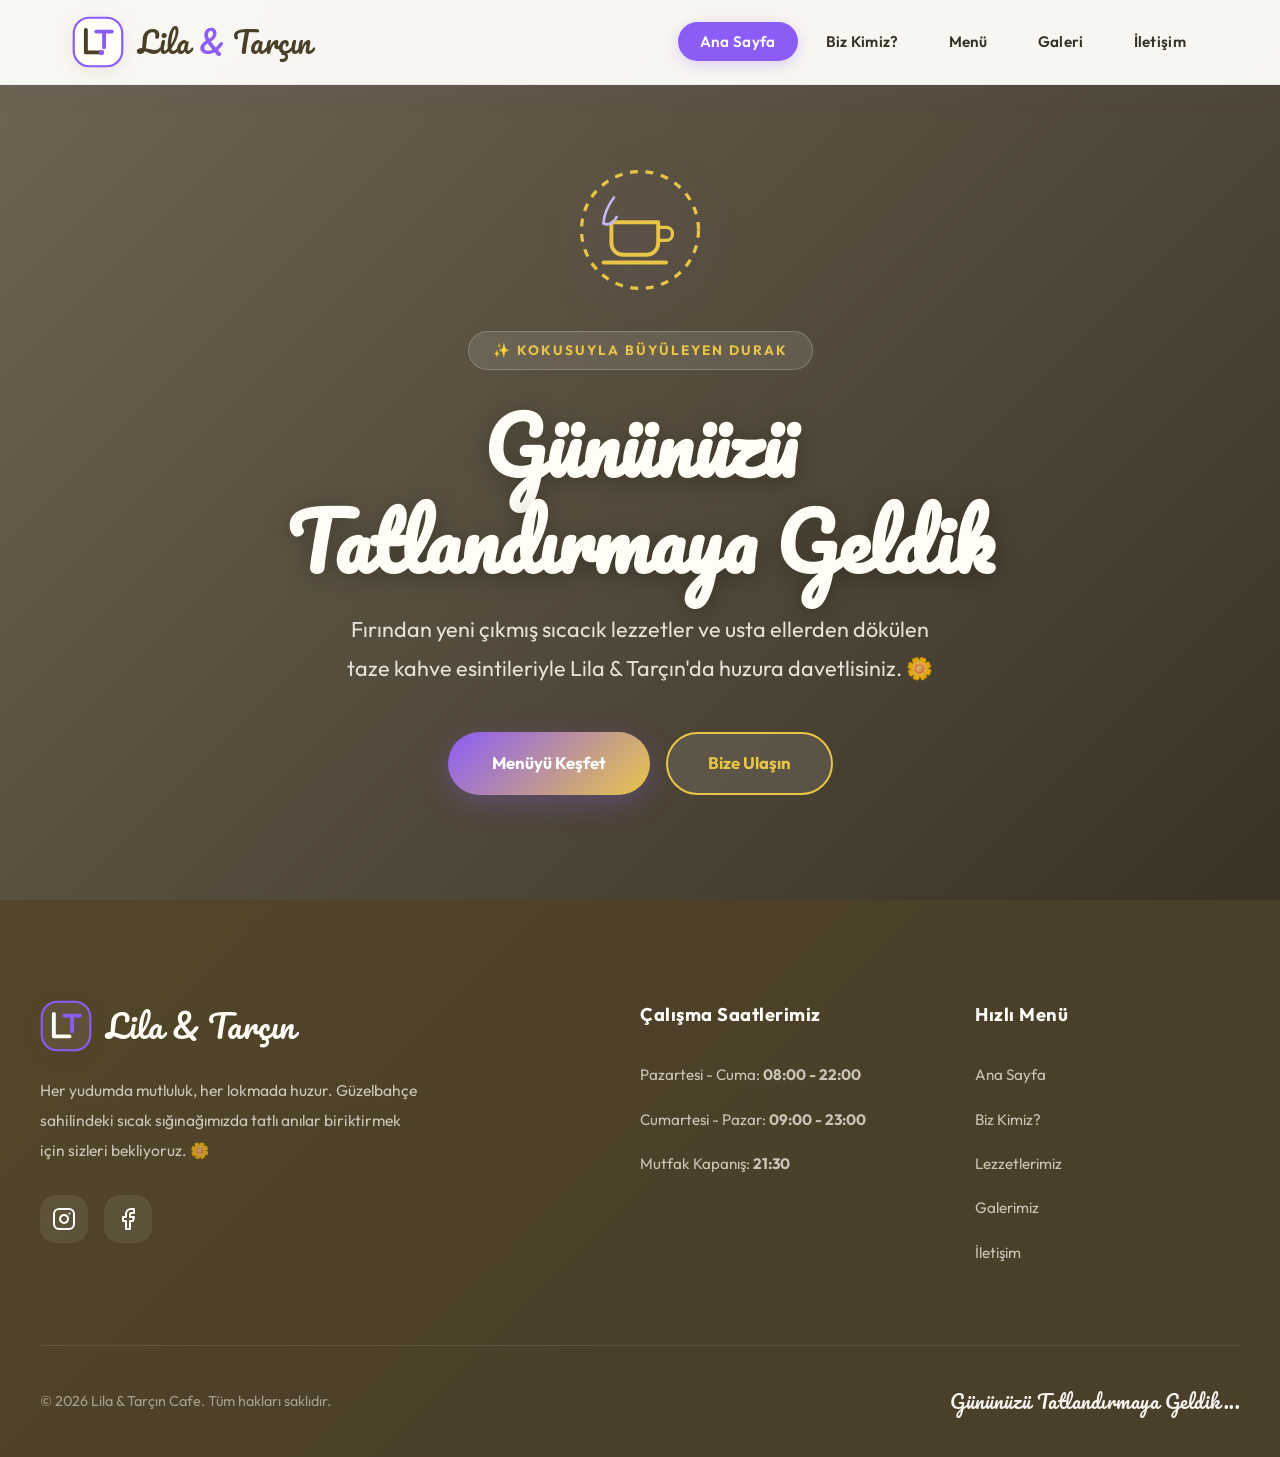
==== index.html @ ddc68004 "Add files via upload" ====
<!DOCTYPE html>
<html lang="tr">
<head>
    <meta charset="UTF-8">
    <meta name="viewport" content="width=device-width, initial-scale=1.0">
    <title>Lila & Tarçın — Ana Sayfa</title>
    
    <!-- Meta Açıklamaları & SEO -->
    <meta name="description" content="İzmir Güzelbahçe sahilinde lila ve tarçın kokularının harmanlandığı, taptaze el yapımı pastalar ve özel kavrulmuş kahvelerle bezeli sıcacık sığınağınız.">
    <meta name="keywords" content="Lila & Tarçın, Kafe, İzmir Kafe, Güzelbahçe Kahve, El Yapımı Pasta, Çilekli Tart, Lavantalı Latte">
    
    <!-- CSS Dosyası Bağlantısı -->
    <link rel="stylesheet" href="styles.css">
</head>
<body>

    <!-- Navigasyon Barı -->
    <nav class="navbar" id="navbar">
        <div class="nav-container">
            <a href="index.html" class="logo-wrapper">
                <!-- L & T Birleşik Logo (Premium SVG) -->
                <svg class="logo-lt" viewBox="0 0 60 60" fill="none" xmlns="http://www.w3.org/2000/svg">
                    <rect x="2" y="2" width="56" height="56" rx="18" fill="#FFFDF5" stroke="#8B5CF6" stroke-width="2.5"/>
                    <path d="M16 16V42H34" stroke="#4A3F28" stroke-width="4.5" stroke-linecap="round" stroke-linejoin="round"/>
                    <path d="M28 18H46M37 18V36" stroke="#8B5CF6" stroke-width="4.5" stroke-linecap="round" stroke-linejoin="round"/>
                    <circle cx="34" cy="42" r="3" fill="#8B5CF6"/>
                </svg>
                <span class="logo-text">Lila <span>&</span> Tarçın</span>
            </a>
            
            <!-- Mobil Hamburger için Checkbox Hack -->
            <input type="checkbox" id="nav-toggle" class="nav-toggle-checkbox">
            <label for="nav-toggle" class="hamburger" aria-label="Menüyü Aç">
                <span></span>
                <span></span>
                <span></span>
            </label>

            <ul class="nav-links">
                <li><a href="index.html" class="active">Ana Sayfa</a></li>
                <li><a href="hakkimizda.html">Biz Kimiz?</a></li>
                <li><a href="menu.html">Menü</a></li>
                <li><a href="galeri.html">Galeri</a></li>
                <li><a href="iletisim.html">İletişim</a></li>
            </ul>
        </div>
    </nav>

    <main>
        <!-- 🏠 Giriş Bölümü (Hero) -->
        <section class="hero">
            <!-- Unsplash'ten Kaliteli Arka Plan -->
            <div class="hero-image-bg" style="background-image: url('https://images.unsplash.com/photo-1554118811-1e0d58224f24?auto=format&fit=crop&w=1600&q=80');"></div>
            <div class="hero-overlay"></div>
            
            <div class="hero-content">
                <!-- Büyük Çizim Logosu (Steaming Coffee & Lavender Drawing) -->
                <div class="hero-logo-container" style="margin-bottom: 28px;">
                    <svg class="hero-logo-drawing" viewBox="0 0 100 100" fill="none" xmlns="http://www.w3.org/2000/svg" style="width: 130px; height: 130px; color: var(--accent-yellow); filter: drop-shadow(0 8px 24px rgba(139, 92, 246, 0.25)); margin: 0 auto;">
                        <circle cx="50" cy="50" r="45" stroke="currentColor" stroke-width="2.5" stroke-dasharray="6 6"/>
                        <!-- Kahve Fincanı Çizimi -->
                        <path class="draw-path" d="M28 44H64V60C64 65 60 69 55 69H37C32 69 28 65 28 60V44Z" stroke="currentColor" stroke-width="3" stroke-linejoin="round"/>
                        <path class="draw-path" d="M64 48H70C73 48 75 50 75 53C75 56 73 58 70 58H64" stroke="currentColor" stroke-width="2.5" stroke-linecap="round"/>
                        <path class="draw-path" d="M22 75H70" stroke="currentColor" stroke-width="3" stroke-linecap="round"/>
                        <!-- Lavanta Dalı Çizimi -->
                        <path class="draw-path" d="M22 45C22 35 30 25 30 25" stroke="#C4B5FD" stroke-width="2" stroke-linecap="round"/>
                        <path class="draw-path" d="M22 45C28 48 32 40 32 40" stroke="#C4B5FD" stroke-width="2" stroke-linecap="round"/>
                        <!-- Buharlar -->
                        <path class="steam-line steam-1" d="M38 36C38 30 42 30 42 24" stroke="currentColor" stroke-width="2.5" stroke-linecap="round"/>
                        <path class="steam-line steam-2" d="M46 36C46 30 50 30 50 24" stroke="currentColor" stroke-width="2.5" stroke-linecap="round"/>
                        <path class="steam-line steam-3" d="M54 36C54 30 58 30 58 24" stroke="currentColor" stroke-width="2.5" stroke-linecap="round"/>
                    </svg>
                </div>
                
                <div class="hero-badge">✨ KOKUSUYLA BÜYÜLEYEN DURAK</div>
                
                <h1 class="hero-title">Gününüzü<br>Tatlandırmaya Geldik</h1>
                <p class="hero-subtitle">
                    Fırından yeni çıkmış sıcacık lezzetler ve usta ellerden dökülen taze kahve esintileriyle Lila & Tarçın'da huzura davetlisiniz. 🌼
                </p>
                <div class="hero-buttons">
                    <a href="menu.html" class="btn-primary">Menüyü Keşfet</a>
                    <a href="iletisim.html" class="btn-secondary">Bize Ulaşın</a>
                </div>
            </div>
        </section>
    </main>

    <!-- 🦶 Sayfa Sonu (Footer) -->
    <footer class="footer">
        <div class="footer-container">
            <div class="footer-grid">
                <div class="footer-brand">
                    <a href="index.html" class="logo-wrapper">
                        <svg class="logo-lt" viewBox="0 0 60 60" fill="none" xmlns="http://www.w3.org/2000/svg">
                            <rect x="2" y="2" width="56" height="56" rx="18" fill="rgba(255,255,255,0.08)" stroke="#8B5CF6" stroke-width="2.5"/>
                            <path d="M16 16V42H34" stroke="#FFFDF5" stroke-width="4.5" stroke-linecap="round" stroke-linejoin="round"/>
                            <path d="M28 18H46M37 18V36" stroke="#8B5CF6" stroke-width="4.5" stroke-linecap="round" stroke-linejoin="round"/>
                        </svg>
                        <span class="logo-text" style="color: #FFFDF5;">Lila <span>&</span> Tarçın</span>
                    </a>
                    <p>Her yudumda mutluluk, her lokmada huzur. Güzelbahçe sahilindeki sıcak sığınağımızda tatlı anılar biriktirmek için sizleri bekliyoruz. 🌼</p>
                    <div class="footer-socials">
                        <a href="https://instagram.com" target="_blank" rel="noopener noreferrer" class="social-icon-btn" aria-label="Instagram">
                            <svg width="24" height="24" viewBox="0 0 24 24" fill="none" stroke="currentColor" stroke-width="2" stroke-linecap="round" stroke-linejoin="round">
                                <rect x="2" y="2" width="20" height="20" rx="5" ry="5"></rect>
                                <path d="M16 11.37A4 4 0 1 1 12.63 8 4 4 0 0 1 16 11.37z"></path>
                                <line x1="17.5" y1="6.5" x2="17.51" y2="6.5"></line>
                            </svg>
                        </a>
                        <a href="https://facebook.com" target="_blank" rel="noopener noreferrer" class="social-icon-btn" aria-label="Facebook">
                            <svg width="24" height="24" viewBox="0 0 24 24" fill="none" stroke="currentColor" stroke-width="2" stroke-linecap="round" stroke-linejoin="round">
                                <path d="M18 2h-3a5 5 0 0 0-5 5v3H7v4h3v8h4v-8h3l1-4h-4V7a1 1 0 0 1 1-1h3z"></path>
                            </svg>
                        </a>
                    </div>
                </div>

                <div class="footer-hours">
                    <h4 class="footer-section-title">Çalışma Saatlerimiz</h4>
                    <ul class="footer-list">
                        <li>Pazartesi - Cuma: <span>08:00 - 22:00</span></li>
                        <li>Cumartesi - Pazar: <span>09:00 - 23:00</span></li>
                        <li>Mutfak Kapanış: <span>21:30</span></li>
                    </ul>
                </div>

                <div class="footer-links">
                    <h4 class="footer-section-title">Hızlı Menü</h4>
                    <ul class="footer-list">
                        <li><a href="index.html">Ana Sayfa</a></li>
                        <li><a href="hakkimizda.html">Biz Kimiz?</a></li>
                        <li><a href="menu.html">Lezzetlerimiz</a></li>
                        <li><a href="galeri.html">Galerimiz</a></li>
                        <li><a href="iletisim.html">İletişim</a></li>
                    </ul>
                </div>
            </div>

            <div class="footer-bottom">
                <p>&copy; 2026 Lila & Tarçın Cafe. Tüm hakları saklıdır.</p>
                <span class="footer-signature">Gününüzü Tatlandırmaya Geldik...</span>
            </div>
        </div>
    </footer>

</body>
</html>
---- styles.css ----
/* ==========================================================================
   🎨 LİLA & TARÇIN - PREMIUM PURE CSS DESIGN SYSTEM
   ========================================================================== */

@import url('https://fonts.googleapis.com/css2?family=Outfit:wght@300;400;500;600;700;800&family=Pacifico&display=swap');

:root {
    /* Renk Paleti (Asil Lila & Sıcak Bal/Tarçın Sarısı) */
    --primary-warm: #4A3F28;       /* Derin Tarçın Kahvesi */
    --accent-lila: #8B5CF6;        /* Vurgu Rengi 1: Asil Lila */
    --accent-lila-hover: #A78BFA;  /* Parlak Lila */
    --accent-lila-light: #C4B5FD;  /* Yumuşak Lila */
    --accent-lila-bg: #F5F3FF;     /* Çok Yumuşak Lila Arka Planı */
    
    --accent-yellow: #E8C547;      /* Vurgu Rengi 2: Sıcak Bal/Tarçın Sarısı */
    --accent-yellow-hover: #F5D89A;/* Açık Altın/Sarı */
    --accent-yellow-bg: #FFFDF0;   /* Yumuşak Krem/Sarı Arka Planı */
    
    --bg-warm-light: #FFFDF9;      /* Krem & Vanilya Beyazı */
    --bg-card: #FFFFFF;
    --text-dark: #373024;          /* Koyu Gövde Metni */
    --text-muted: #7A6F5B;         /* İkincil Metin */
    
    /* Gölgeler & Cam Efektleri (Glassmorphism) */
    --shadow-soft: 0 10px 30px rgba(139, 92, 246, 0.04);
    --shadow-premium: 0 20px 50px rgba(139, 92, 246, 0.08);
    --glass-bg: rgba(255, 253, 249, 0.96);
    --glass-border: rgba(196, 181, 253, 0.25);
    --glass-blur: blur(20px);
    
    /* Geçişler */
    --transition-smooth: all 0.4s cubic-bezier(0.16, 1, 0.3, 1);
    --transition-fast: all 0.25s ease;
}

/* Genel Sıfırlama */
* {
    margin: 0;
    padding: 0;
    box-sizing: border-box;
}

html {
    scroll-behavior: smooth;
    overflow-x: hidden;
}

body {
    font-family: 'Outfit', sans-serif;
    background-color: var(--bg-warm-light);
    color: var(--text-dark);
    overflow-x: hidden;
    line-height: 1.6;
}

/* ==========================================================================
   🧭 NAVİGASYON (PURE CSS MOBILE MENU & LOGO)
   ========================================================================== */
.navbar {
    position: fixed;
    top: 0;
    left: 0;
    width: 100%;
    z-index: 1000;
    padding: 16px 0;
    background: var(--glass-bg);
    backdrop-filter: var(--glass-blur);
    -webkit-backdrop-filter: var(--glass-blur);
    border-bottom: 1px solid var(--glass-border);
    box-shadow: var(--shadow-soft);
}

.nav-container {
    max-width: 1200px;
    margin: 0 auto;
    padding: 0 32px;
    display: flex;
    justify-content: space-between;
    align-items: center;
}

.logo-wrapper {
    display: flex;
    align-items: center;
    gap: 14px;
    text-decoration: none;
}

.logo-lt {
    width: 52px;
    height: 52px;
    transition: var(--transition-smooth);
    filter: drop-shadow(0 4px 8px rgba(107, 91, 59, 0.1));
}

.logo-wrapper:hover .logo-lt {
    transform: scale(1.08) rotate(-8deg);
}

.logo-text {
    font-family: 'Pacifico', cursive;
    font-size: 1.8rem;
    color: var(--primary-warm);
    letter-spacing: 0.5px;
}

.logo-text span {
    color: var(--accent-lila);
}

/* Hamburger Menü (CSS Checkbox Hack) */
.nav-toggle-checkbox {
    display: none;
}

.hamburger {
    display: none;
    flex-direction: column;
    cursor: pointer;
    gap: 6px;
    padding: 10px;
    border-radius: 12px;
    transition: var(--transition-fast);
    z-index: 1100;
}

.hamburger:hover {
    background: rgba(139, 92, 246, 0.1);
}

.hamburger span {
    width: 26px;
    height: 3px;
    background: var(--primary-warm);
    border-radius: 3px;
    transition: var(--transition-smooth);
}

.nav-links {
    display: flex;
    list-style: none;
    gap: 6px;
}

.nav-links a {
    text-decoration: none;
    color: var(--text-dark);
    font-weight: 600;
    font-size: 0.95rem;
    padding: 10px 22px;
    border-radius: 50px;
    transition: var(--transition-smooth);
    letter-spacing: 0.3px;
}

.nav-links a:hover,
.nav-links a.active {
    background: var(--accent-lila);
    color: #FFFFFF;
    transform: translateY(-2px);
    box-shadow: 0 4px 15px rgba(139, 92, 246, 0.25);
}

/* ==========================================================================
   🏠 HERO (GİRİŞ) BÖLÜMÜ
   ========================================================================== */
.hero {
    position: relative;
    height: 100vh;
    min-height: 750px;
    display: flex;
    align-items: center;
    justify-content: center;
    overflow: hidden;
    color: #fff;
}

.hero-image-bg {
    position: absolute;
    inset: 0;
    background-size: cover;
    background-position: center;
    z-index: 1;
    transform: scale(1.02);
}

.hero-overlay {
    position: absolute;
    inset: 0;
    background: linear-gradient(135deg, rgba(74, 63, 40, 0.8) 0%, rgba(41, 33, 19, 0.92) 100%);
    z-index: 2;
}

.hero-content {
    position: relative;
    z-index: 3;
    text-align: center;
    max-width: 800px;
    padding: 0 24px;
    margin-top: 60px;
}

.hero-badge {
    display: inline-flex;
    align-items: center;
    background: rgba(255, 255, 255, 0.1);
    border: 1px solid rgba(255, 255, 255, 0.2);
    backdrop-filter: var(--glass-blur);
    padding: 8px 24px;
    border-radius: 100px;
    font-size: 0.85rem;
    font-weight: 700;
    color: var(--accent-yellow);
    letter-spacing: 2px;
    text-transform: uppercase;
    margin-bottom: 28px;
}

.hero-title {
    font-family: 'Pacifico', cursive;
    font-size: clamp(2.8rem, 6vw, 4.8rem);
    color: #FFFDF5;
    line-height: 1.25;
    margin-bottom: 20px;
    text-shadow: 0 4px 24px rgba(0, 0, 0, 0.25);
}

.hero-subtitle {
    font-size: clamp(1.05rem, 2.5vw, 1.35rem);
    color: rgba(255, 253, 245, 0.85);
    font-weight: 400;
    max-width: 620px;
    margin: 0 auto 44px;
    line-height: 1.8;
}

.hero-buttons {
    display: flex;
    justify-content: center;
    gap: 16px;
    flex-wrap: wrap;
}

.btn-primary {
    display: inline-flex;
    align-items: center;
    gap: 10px;
    background: linear-gradient(135deg, var(--accent-lila), var(--accent-yellow));
    color: #FFFFFF;
    padding: 18px 44px;
    border-radius: 50px;
    text-decoration: none;
    font-weight: 700;
    font-size: 1.05rem;
    transition: var(--transition-smooth);
    box-shadow: 0 8px 30px rgba(139, 92, 246, 0.3);
    border: none;
}

.btn-primary:hover {
    transform: translateY(-4px) scale(1.02);
    box-shadow: 0 12px 40px rgba(139, 92, 246, 0.45);
}

.btn-secondary {
    display: inline-flex;
    align-items: center;
    gap: 10px;
    background: rgba(255, 255, 255, 0.1);
    border: 2px solid var(--accent-yellow);
    color: var(--accent-yellow);
    padding: 16px 40px;
    border-radius: 50px;
    text-decoration: none;
    font-weight: 700;
    font-size: 1.05rem;
    transition: var(--transition-smooth);
    backdrop-filter: var(--glass-blur);
}

.btn-secondary:hover {
    background: var(--accent-yellow);
    color: var(--primary-warm);
    transform: translateY(-4px);
    box-shadow: var(--shadow-premium);
}

/* ==========================================================================
   ☕ HAKKIMIZDA & İÇERİK SAYFALARI
   ========================================================================== */
.page-header {
    padding: 160px 32px 80px;
    background: linear-gradient(135deg, #FFFDF5, #FFF9E6);
    text-align: center;
    border-bottom: 1px solid rgba(107, 91, 59, 0.08);
}

.about {
    padding: 80px 32px 120px;
    max-width: 1200px;
    margin: 0 auto;
}

.about-grid {
    display: grid;
    grid-template-columns: 1fr 1fr;
    gap: 70px;
    align-items: center;
}

.about-visual {
    position: relative;
    border-radius: 40px;
    overflow: hidden;
    height: 480px;
    box-shadow: var(--shadow-premium);
}

.about-visual img {
    width: 100%;
    height: 100%;
    object-fit: cover;
    transition: var(--transition-smooth);
}

.about-visual:hover img {
    transform: scale(1.05);
}

.about-text h3 {
    font-size: 1.9rem;
    color: var(--primary-warm);
    margin-bottom: 24px;
    font-weight: 700;
    line-height: 1.4;
}

.about-text p {
    color: var(--text-muted);
    line-height: 1.9;
    font-size: 1.05rem;
    margin-bottom: 20px;
}

.about-stats {
    display: flex;
    gap: 24px;
    margin-top: 40px;
}

.stat-card {
    text-align: center;
    padding: 24px;
    background: var(--bg-card);
    border-radius: 24px;
    flex: 1;
    box-shadow: var(--shadow-soft);
    border: 1px solid rgba(107, 91, 59, 0.05);
}

.stat-number {
    font-family: 'Pacifico', cursive;
    font-size: 2.2rem;
    color: var(--accent-lila);
    display: block;
    margin-bottom: 6px;
}

.stat-label {
    font-size: 0.9rem;
    color: var(--text-dark);
    font-weight: 700;
}

/* ==========================================================================
   🍰 MENÜ BOARD SAYFASI (YAZI ODAKLI YENİ PREMIUM TASARIM)
   ========================================================================== */
.menu-section {
    padding: 80px 24px 120px;
    max-width: 1200px;
    margin: 0 auto;
}

/* 2 Kolonlu Menu Board Düzeni */
.menu-board-wrapper {
    display: grid;
    grid-template-columns: 1fr 1fr;
    gap: 50px;
    align-items: start;
    margin-top: 40px;
}

.menu-board-column {
    background: #FFFDF9;
    border: 3px double rgba(139, 92, 246, 0.15);
    border-radius: 40px;
    padding: 44px 36px;
    box-shadow: var(--shadow-soft);
    position: relative;
}

.menu-board-column::before {
    content: '';
    position: absolute;
    inset: 6px;
    border: 1px solid rgba(232, 197, 71, 0.3);
    border-radius: 34px;
    pointer-events: none;
}

.menu-board-title {
    font-family: 'Pacifico', cursive;
    font-size: 2rem;
    color: var(--primary-warm);
    text-align: center;
    margin-bottom: 40px;
    position: relative;
    display: flex;
    align-items: center;
    justify-content: center;
    gap: 12px;
}

.menu-board-title span {
    color: var(--accent-lila);
}

.menu-board-title::after {
    content: '';
    position: absolute;
    bottom: -12px;
    left: 50%;
    transform: translateX(-50%);
    width: 80px;
    height: 3px;
    background: linear-gradient(90deg, var(--accent-lila), var(--accent-yellow));
    border-radius: 2px;
}

/* Menü Satır Elemanı */
.menu-item-row {
    display: flex;
    align-items: flex-start;
    gap: 20px;
    padding: 22px 0;
    border-bottom: 1px dashed rgba(74, 63, 40, 0.08);
    transition: var(--transition-smooth);
    position: relative;
}

.menu-item-row:last-child {
    border-bottom: none;
}

.menu-item-row:hover {
    transform: translateX(6px);
}

/* SVG Çizim Kutusu */
.menu-item-svg-box {
    width: 64px;
    height: 64px;
    background: var(--accent-lila-bg);
    border: 2px solid rgba(139, 92, 246, 0.12);
    border-radius: 18px;
    display: flex;
    align-items: center;
    justify-content: center;
    flex-shrink: 0;
    position: relative;
    color: var(--accent-lila);
    transition: var(--transition-smooth);
    box-shadow: var(--shadow-soft);
}

.menu-item-row:hover .menu-item-svg-box {
    background: var(--accent-yellow-bg);
    border-color: var(--accent-yellow);
    color: var(--accent-yellow);
    transform: rotate(-6deg) scale(1.08);
    box-shadow: 0 6px 15px rgba(232, 197, 71, 0.2);
}

.menu-icon-svg {
    width: 44px;
    height: 44px;
    transition: var(--transition-smooth);
}

/* Tipografik Metin ve Dotted Leader */
.menu-item-content {
    flex-grow: 1;
    display: flex;
    flex-direction: column;
}

.menu-item-header {
    display: flex;
    align-items: baseline;
    justify-content: space-between;
    width: 100%;
    margin-bottom: 6px;
}

.menu-item-title {
    font-size: 1.15rem;
    font-weight: 700;
    color: var(--primary-warm);
    transition: var(--transition-fast);
}

.menu-item-row:hover .menu-item-title {
    color: var(--accent-lila);
}

.menu-dotted-leader {
    flex-grow: 1;
    border-bottom: 2px dotted rgba(74, 63, 40, 0.15);
    margin: 0 12px;
    position: relative;
    top: -4px;
    transition: var(--transition-smooth);
}

.menu-item-row:hover .menu-dotted-leader {
    border-color: var(--accent-lila-light);
}

.menu-item-price {
    font-family: 'Outfit', sans-serif;
    font-weight: 800;
    font-size: 1.15rem;
    color: var(--primary-warm);
    transition: var(--transition-smooth);
}

.menu-item-row:hover .menu-item-price {
    color: var(--accent-yellow);
    transform: scale(1.08);
    text-shadow: 0 2px 10px rgba(232, 197, 71, 0.15);
}

.menu-item-desc {
    color: var(--text-muted);
    font-size: 0.9rem;
    line-height: 1.6;
}

.menu-card-tag {
    position: absolute;
    top: -4px;
    left: 80px;
    background: linear-gradient(135deg, var(--accent-yellow), #f1c40f);
    color: var(--primary-warm);
    padding: 2px 10px;
    border-radius: 50px;
    font-size: 0.65rem;
    font-weight: 800;
    z-index: 3;
    letter-spacing: 0.5px;
    box-shadow: 0 3px 6px rgba(232, 197, 71, 0.2);
    text-transform: uppercase;
}
}

/* ==========================================================================
   📸 GALERİ BÖLÜMÜ & SAF CSS LIGHTBOX MODAL
   ========================================================================== */
.gallery-section {
    padding: 60px 24px 100px;
    max-width: 1200px;
    margin: 0 auto;
}

.gallery-grid {
    display: grid;
    grid-template-columns: repeat(4, 1fr);
    gap: 16px;
}

.gallery-card {
    border-radius: 24px;
    overflow: hidden;
    position: relative;
    cursor: pointer;
    box-shadow: var(--shadow-soft);
    height: 210px;
    display: block;
    text-decoration: none;
    border: 2px solid transparent;
    transition: var(--transition-smooth);
}

.gallery-card:hover {
    border-color: var(--accent-lila);
    transform: translateY(-4px);
}

.gallery-card img {
    width: 100%;
    height: 100%;
    object-fit: cover;
    transition: var(--transition-smooth);
}

.gallery-card:hover img {
    transform: scale(1.05);
}

.gallery-overlay {
    position: absolute;
    inset: 0;
    background: linear-gradient(180deg, transparent 40%, rgba(74, 63, 40, 0.85) 100%);
    opacity: 0;
    transition: var(--transition-smooth);
    display: flex;
    align-items: flex-end;
    padding: 20px;
    z-index: 3;
}

.gallery-card:hover .gallery-overlay {
    opacity: 1;
}

.gallery-overlay-text {
    color: #fff;
    font-weight: 700;
    font-size: 0.95rem;
    transform: translateY(10px);
    transition: var(--transition-smooth);
}

.gallery-card:hover .gallery-overlay-text {
    transform: translateY(0);
}

/* 🖼️ PURE CSS LIGHTBOX MODAL (USING :TARGET) */
.lightbox-modal {
    position: fixed;
    inset: 0;
    background: rgba(41, 33, 19, 0.96);
    backdrop-filter: blur(12px);
    -webkit-backdrop-filter: blur(12px);
    z-index: 3000;
    display: none;
    align-items: center;
    justify-content: center;
    padding: 20px;
}

/* Hedeflendiğinde Görünür Yap */
.lightbox-modal:target {
    display: flex;
    animation: fadeInModal 0.4s cubic-bezier(0.16, 1, 0.3, 1);
}

@keyframes fadeInModal {
    from { opacity: 0; }
    to { opacity: 1; }
}

.lightbox-close {
    position: absolute;
    top: 24px;
    right: 24px;
    background: rgba(255, 255, 255, 0.08);
    color: #fff;
    font-size: 1.8rem;
    text-decoration: none;
    width: 52px;
    height: 52px;
    border-radius: 50%;
    display: flex;
    align-items: center;
    justify-content: center;
    transition: var(--transition-fast);
}

.lightbox-close:hover {
    background: rgba(255, 255, 255, 0.2);
    transform: scale(1.05);
}

.lightbox-content {
    background: var(--bg-card);
    padding: 20px;
    border-radius: 32px;
    max-width: 600px;
    width: 100%;
    box-shadow: var(--shadow-premium);
    text-align: center;
    transform: scale(0.9);
    transition: var(--transition-smooth);
    border: 3px double rgba(139, 92, 246, 0.15);
    position: relative;
}

.lightbox-content::before {
    content: '';
    position: absolute;
    inset: 4px;
    border: 1px solid rgba(232, 197, 71, 0.25);
    border-radius: 26px;
    pointer-events: none;
}

.lightbox-modal:target .lightbox-content {
    transform: scale(1);
}

.lightbox-content img {
    width: 100%;
    max-height: 60vh;
    object-fit: cover;
    border-radius: 18px;
    margin-bottom: 14px;
    border: 1px solid rgba(74, 63, 40, 0.08);
}

.lightbox-caption {
    font-size: 1.15rem;
    color: var(--primary-warm);
    font-weight: 700;
}

/* ==========================================================================
   📞 İLETİŞİM SAYFASI & FORMU
   ========================================================================== */
.contact-section {
    padding: 80px 32px 120px;
    max-width: 1200px;
    margin: 0 auto;
}

.contact-grid {
    display: grid;
    grid-template-columns: 1fr 1.2fr;
    gap: 60px;
    align-items: start;
}

.contact-info {
    padding: 44px;
    background: var(--bg-card);
    border-radius: 36px;
    box-shadow: var(--shadow-soft);
    border: 1px solid rgba(107, 91, 59, 0.05);
}

.contact-info-title {
    font-size: 1.7rem;
    color: var(--primary-warm);
    font-weight: 700;
    margin-bottom: 30px;
}

.contact-item {
    display: flex;
    align-items: flex-start;
    gap: 20px;
    margin-bottom: 30px;
}

.contact-item:last-child {
    margin-bottom: 0;
}

.contact-icon-box {
    width: 52px;
    height: 52px;
    background: linear-gradient(135deg, var(--accent-gold), var(--accent-gold-hover));
    border-radius: 16px;
    display: flex;
    align-items: center;
    justify-content: center;
    flex-shrink: 0;
    box-shadow: 0 4px 15px rgba(232, 197, 71, 0.2);
}

.contact-icon-box svg {
    width: 24px;
    height: 24px;
    color: var(--primary-warm);
}

.contact-item-details h4 {
    font-size: 1.05rem;
    color: var(--primary-warm);
    margin-bottom: 6px;
    font-weight: 700;
}

.contact-item-details p {
    color: var(--text-muted);
    font-size: 0.95rem;
    line-height: 1.6;
}

/* İletişim Formu */
.contact-form-box {
    padding: 44px;
    background: var(--bg-card);
    border-radius: 36px;
    box-shadow: var(--shadow-soft);
    border: 1px solid rgba(107, 91, 59, 0.05);
}

.contact-form-title {
    font-size: 1.7rem;
    color: var(--primary-warm);
    font-weight: 700;
    margin-bottom: 30px;
}

.form-group {
    margin-bottom: 24px;
}

.form-group label {
    display: block;
    font-weight: 600;
    font-size: 0.9rem;
    color: var(--text-dark);
    margin-bottom: 10px;
}

.form-input,
.form-textarea {
    width: 100%;
    padding: 16px 24px;
    border: 2px solid rgba(232, 197, 71, 0.25);
    border-radius: 18px;
    font-family: 'Outfit', sans-serif;
    font-size: 0.98rem;
    color: var(--text-dark);
    background: #FFFDF8;
    transition: var(--transition-smooth);
    outline: none;
}

.form-input:focus,
.form-textarea:focus {
    border-color: var(--accent-gold);
    box-shadow: 0 0 0 5px rgba(232, 197, 71, 0.15);
    background: #ffffff;
}

.form-textarea {
    resize: vertical;
    min-height: 130px;
}

.form-submit-btn {
    width: 100%;
    padding: 18px;
    background: linear-gradient(135deg, var(--primary-warm), #524429);
    color: #fff;
    border: none;
    border-radius: 18px;
    font-family: 'Outfit', sans-serif;
    font-size: 1.05rem;
    font-weight: 700;
    cursor: pointer;
    transition: var(--transition-smooth);
    box-shadow: 0 6px 20px rgba(107, 91, 59, 0.2);
    display: flex;
    align-items: center;
    justify-content: center;
    gap: 8px;
}

.form-submit-btn:hover {
    transform: translateY(-3px);
    box-shadow: 0 10px 25px rgba(107, 91, 59, 0.35);
    background: linear-gradient(135deg, var(--accent-gold), #F39C12);
    color: var(--primary-warm);
}

/* ==========================================================================
   🦶 FOOTER
   ========================================================================== */
.footer {
    background: var(--primary-warm);
    color: var(--bg-warm-light);
    padding: 100px 32px 40px;
    position: relative;
    overflow: hidden;
}

.footer::before {
    content: '';
    position: absolute;
    inset: 0;
    background: linear-gradient(135deg, rgba(232, 197, 71, 0.05), transparent 60%);
    pointer-events: none;
}

.footer-container {
    max-width: 1200px;
    margin: 0 auto;
    position: relative;
    z-index: 2;
}

.footer-grid {
    display: grid;
    grid-template-columns: 2fr 1fr 1fr;
    gap: 70px;
    margin-bottom: 70px;
}

.footer-brand .logo-wrapper {
    margin-bottom: 24px;
}

.footer-brand .logo-text {
    color: var(--bg-warm-light);
    font-size: 2rem;
}

.footer-brand .logo-text span {
    color: var(--accent-gold);
}

.footer-brand p {
    color: rgba(255, 253, 245, 0.7);
    line-height: 1.9;
    font-size: 0.98rem;
    max-width: 380px;
}

.footer-socials {
    display: flex;
    gap: 16px;
    margin-top: 30px;
}

.social-icon-btn {
    width: 48px;
    height: 48px;
    border-radius: 16px;
    background: rgba(255, 255, 255, 0.08);
    display: flex;
    align-items: center;
    justify-content: center;
    color: var(--bg-warm-light);
    transition: var(--transition-smooth);
    text-decoration: none;
}

.social-icon-btn:hover {
    background: var(--accent-gold);
    color: var(--primary-warm);
    transform: translateY(-5px) rotate(8deg);
    box-shadow: 0 6px 20px rgba(232, 197, 71, 0.3);
}

.footer-section-title {
    font-size: 1.15rem;
    margin-bottom: 24px;
    font-weight: 700;
    color: var(--bg-warm-light);
    letter-spacing: 0.5px;
}

.footer-list {
    list-style: none;
}

.footer-list li {
    padding: 10px 0;
    color: rgba(255, 253, 245, 0.7);
    font-size: 0.95rem;
    line-height: 1.6;
}

.footer-list li span {
    color: var(--accent-gold);
    font-weight: 700;
}

.footer-list a {
    color: rgba(255, 253, 245, 0.7);
    text-decoration: none;
    transition: var(--transition-fast);
}

.footer-list a:hover {
    color: var(--accent-gold);
    padding-left: 6px;
}

.footer-bottom {
    border-top: 1px solid rgba(255, 255, 255, 0.1);
    padding-top: 40px;
    display: flex;
    justify-content: space-between;
    align-items: center;
    flex-wrap: wrap;
    gap: 20px;
}

.footer-bottom p {
    color: rgba(255, 253, 245, 0.5);
    font-size: 0.9rem;
}

.footer-signature {
    font-family: 'Pacifico', cursive;
    color: var(--accent-gold);
    font-size: 1.2rem;
    opacity: 0.95;
    letter-spacing: 0.5px;
}

/* ==========================================================================
   📱 RESPONSİVE TASARIM (MOBİL UYUMLULUK)
   ========================================================================== */

@media (max-width: 1024px) {
    .about-grid {
        grid-template-columns: 1fr;
        gap: 50px;
    }
    
    .about-visual {
        height: 380px;
    }

    .gallery-grid {
        grid-template-columns: repeat(2, 1fr);
    }
}

@media (max-width: 850px) {
    .hamburger {
        display: flex;
    }

    /* CSS Checkbox Hack ile Mobil Drawer Kontrolü */
    .nav-links {
        position: fixed;
        top: 0;
        right: -100%;
        width: 300px;
        height: 100vh;
        background: var(--bg-card);
        flex-direction: column;
        padding: 120px 40px 40px;
        gap: 12px;
        transition: var(--transition-smooth);
        box-shadow: -10px 0 40px rgba(0, 0, 0, 0.08);
        z-index: 1000;
    }

    .nav-toggle-checkbox:checked ~ .nav-links {
        right: 0;
    }

    /* Hamburger Aktif İkon Değişimi */
    .nav-toggle-checkbox:checked ~ .hamburger span:nth-child(1) {
        transform: rotate(45deg) translate(6px, 6px);
    }

    .nav-toggle-checkbox:checked ~ .hamburger span:nth-child(2) {
        opacity: 0;
        transform: translateX(10px);
    }

    .nav-toggle-checkbox:checked ~ .hamburger span:nth-child(3) {
        transform: rotate(-45deg) translate(6px, -6px);
    }

    .nav-links a {
        font-size: 1.15rem;
        padding: 16px 30px;
        display: block;
        text-align: center;
    }

    .contact-grid {
        grid-template-columns: 1fr;
        gap: 40px;
    }
    
    .footer-grid {
        grid-template-columns: 1fr;
        gap: 50px;
    }
}

@media (max-width: 600px) {
    .nav-container {
        padding: 0 20px;
    }

    .hero-buttons {
        flex-direction: column;
        align-items: stretch;
    }
    
    .btn-primary, .btn-secondary {
        justify-content: center;
    }

    .about-stats {
        flex-direction: column;
        gap: 16px;
    }

    .gallery-grid {
        grid-template-columns: 1fr;
    }

    .gallery-card {
        height: 240px;
    }

    .contact-info, .contact-form-box {
        padding: 28px;
    }

    .footer-bottom {
        flex-direction: column;
        text-align: center;
    }
}

/* ==========================================================================
   🌀 PURE CSS ENTRY LOAD ANIMATIONS (Sıfır JS İle Sayfa Yüklenme Efektleri)
   ========================================================================== */

/* Keyframe Tanımları */
@keyframes fadeInUp {
    from {
        opacity: 0;
        transform: translateY(40px);
    }
    to {
        opacity: 1;
        transform: translateY(0);
    }
}

@keyframes fadeInDown {
    from {
        opacity: 0;
        transform: translateY(-30px);
    }
    to {
        opacity: 1;
        transform: translateY(0);
    }
}

@keyframes scaleIn {
    from {
        opacity: 0;
        transform: scale(0.96);
    }
    to {
        opacity: 1;
        transform: scale(1);
    }
}

@keyframes fadeInLeft {
    from {
        opacity: 0;
        transform: translateX(-40px);
    }
    to {
        opacity: 1;
        transform: translateX(0);
    }
}

@keyframes fadeInRight {
    from {
        opacity: 0;
        transform: translateX(40px);
    }
    to {
        opacity: 1;
        transform: translateX(0);
    }
}

/* Animasyonların Uygulanması */
.navbar {
    animation: fadeInDown 0.8s cubic-bezier(0.16, 1, 0.3, 1) forwards;
}

.hero-content {
    animation: fadeInUp 1.2s cubic-bezier(0.16, 1, 0.3, 1) forwards;
}

.page-header {
    animation: scaleIn 0.9s cubic-bezier(0.16, 1, 0.3, 1) forwards;
}

.about-visual {
    opacity: 0;
    animation: fadeInLeft 1s cubic-bezier(0.16, 1, 0.3, 1) 0.15s forwards;
}

.about-text {
    opacity: 0;
    animation: fadeInRight 1s cubic-bezier(0.16, 1, 0.3, 1) 0.3s forwards;
}

.menu-item-row, 
.gallery-card, 
.contact-info, 
.contact-form-box {
    opacity: 0;
    animation: fadeInUp 0.9s cubic-bezier(0.16, 1, 0.3, 1) forwards;
}

/* Menü Kartları için Kademeli Geçiş Gecikmeleri (Ripple Cascade Effect) */
.menu-board-column:nth-child(1) .menu-item-row:nth-child(1) { animation-delay: 0.05s; }
.menu-board-column:nth-child(1) .menu-item-row:nth-child(2) { animation-delay: 0.10s; }
.menu-board-column:nth-child(1) .menu-item-row:nth-child(3) { animation-delay: 0.15s; }
.menu-board-column:nth-child(1) .menu-item-row:nth-child(4) { animation-delay: 0.20s; }
.menu-board-column:nth-child(1) .menu-item-row:nth-child(5) { animation-delay: 0.25s; }
.menu-board-column:nth-child(1) .menu-item-row:nth-child(6) { animation-delay: 0.30s; }
.menu-board-column:nth-child(1) .menu-item-row:nth-child(7) { animation-delay: 0.35s; }
.menu-board-column:nth-child(1) .menu-item-row:nth-child(8) { animation-delay: 0.40s; }
.menu-board-column:nth-child(1) .menu-item-row:nth-child(9) { animation-delay: 0.45s; }
.menu-board-column:nth-child(1) .menu-item-row:nth-child(10) { animation-delay: 0.50s; }

.menu-board-column:nth-child(2) .menu-item-row:nth-child(1) { animation-delay: 0.05s; }
.menu-board-column:nth-child(2) .menu-item-row:nth-child(2) { animation-delay: 0.10s; }
.menu-board-column:nth-child(2) .menu-item-row:nth-child(3) { animation-delay: 0.15s; }
.menu-board-column:nth-child(2) .menu-item-row:nth-child(4) { animation-delay: 0.20s; }
.menu-board-column:nth-child(2) .menu-item-row:nth-child(5) { animation-delay: 0.25s; }
.menu-board-column:nth-child(2) .menu-item-row:nth-child(6) { animation-delay: 0.30s; }
.menu-board-column:nth-child(2) .menu-item-row:nth-child(7) { animation-delay: 0.35s; }
.menu-board-column:nth-child(2) .menu-item-row:nth-child(8) { animation-delay: 0.40s; }
.menu-board-column:nth-child(2) .menu-item-row:nth-child(9) { animation-delay: 0.45s; }
.menu-board-column:nth-child(2) .menu-item-row:nth-child(10) { animation-delay: 0.50s; }

.gallery-grid > .gallery-card:nth-child(1) { animation-delay: 0.05s; }
.gallery-grid > .gallery-card:nth-child(2) { animation-delay: 0.10s; }
.gallery-grid > .gallery-card:nth-child(3) { animation-delay: 0.15s; }
.gallery-grid > .gallery-card:nth-child(4) { animation-delay: 0.20s; }
.gallery-grid > .gallery-card:nth-child(5) { animation-delay: 0.25s; }
.gallery-grid > .gallery-card:nth-child(6) { animation-delay: 0.30s; }

/* ==========================================================================
   🖋️ ANIMATED HAND-DRAWN SVGS (Menü İçin Fotosuz Çizim Efektleri)
   ========================================================================== */

/* Çizim Animasyonu (Stroke Dasharray) */
.draw-path {
    stroke-dasharray: 250;
    stroke-dashoffset: 250;
    animation: drawLine 2.2s cubic-bezier(0.4, 0, 0.2, 1) forwards;
}

@keyframes drawLine {
    to {
        stroke-dashoffset: 0;
    }
}

/* Sıcak Buhar Yükselme Animasyonu */
.steam-line {
    opacity: 0;
    stroke-dasharray: 20;
    stroke-dashoffset: 20;
}

.menu-item-row:hover .steam-1 { animation: steamFlow 2.2s ease infinite 0.2s; }
.menu-item-row:hover .steam-2 { animation: steamFlow 2.2s ease infinite 0.6s; }
.menu-item-row:hover .steam-3 { animation: steamFlow 2.2s ease infinite 0.4s; }

@keyframes steamFlow {
    0% {
        opacity: 0;
        stroke-dashoffset: 20;
        transform: translateY(3px) scaleX(0.95);
    }
    50% {
        opacity: 0.8;
    }
    100% {
        opacity: 0;
        stroke-dashoffset: 0;
        transform: translateY(-10px) scaleX(1.1);
    }
}

/* Soğuk Baloncuk/Buz Animasyonu */
.bubble {
    opacity: 0;
    transform-origin: center;
}

.menu-item-row:hover .bubble-1 { animation: bubbleFloat 2.4s ease-in-out infinite 0.2s; }
.menu-item-row:hover .bubble-2 { animation: bubbleFloat 1.9s ease-in-out infinite 0.6s; }
.menu-item-row:hover .bubble-3 { animation: bubbleFloat 2.2s ease-in-out infinite 0.4s; }

@keyframes bubbleFloat {
    0% {
        opacity: 0;
        transform: translateY(6px) scale(0.7);
    }
    50% {
        opacity: 0.8;
        transform: translateY(-8px) scale(1.15);
    }
    100% {
        opacity: 0;
        transform: translateY(-20px) scale(0.5);
    }
}

/* Tatlı Sparkle Parlama Efekti */
.sparkle {
    opacity: 0;
    transform-origin: center;
}

.menu-item-row:hover .sparkle {
    animation: sparklePulse 1.2s ease infinite alternate;
}

@keyframes sparklePulse {
    0% { opacity: 0; transform: scale(0.7) rotate(0deg); }
    100% { opacity: 1; transform: scale(1.25) rotate(15deg); }
}

/* Custom Micro-illustration Animations */
.drip-chocolate {
    transform-origin: top;
    transition: var(--transition-smooth);
}

.menu-item-row:hover .drip-chocolate {
    animation: dripEffect 1.5s ease-in-out infinite alternate;
}

@keyframes dripEffect {
    0% { transform: scaleY(1); }
    100% { transform: scaleY(1.3); }
}

.rotate-lemon {
    transform-origin: center;
    transition: var(--transition-smooth);
}

.menu-item-row:hover .rotate-lemon {
    animation: lemonSpin 6s linear infinite;
}

@keyframes lemonSpin {
    100% { transform: rotate(360deg); }
}

.wobble-croissant {
    transform-origin: center;
    transition: var(--transition-smooth);
}

.menu-item-row:hover .wobble-croissant {
    animation: croissantWobble 0.8s ease-in-out infinite;
}

@keyframes croissantWobble {
    0%, 100% { transform: rotate(0deg); }
    50% { transform: rotate(-5deg); }
}
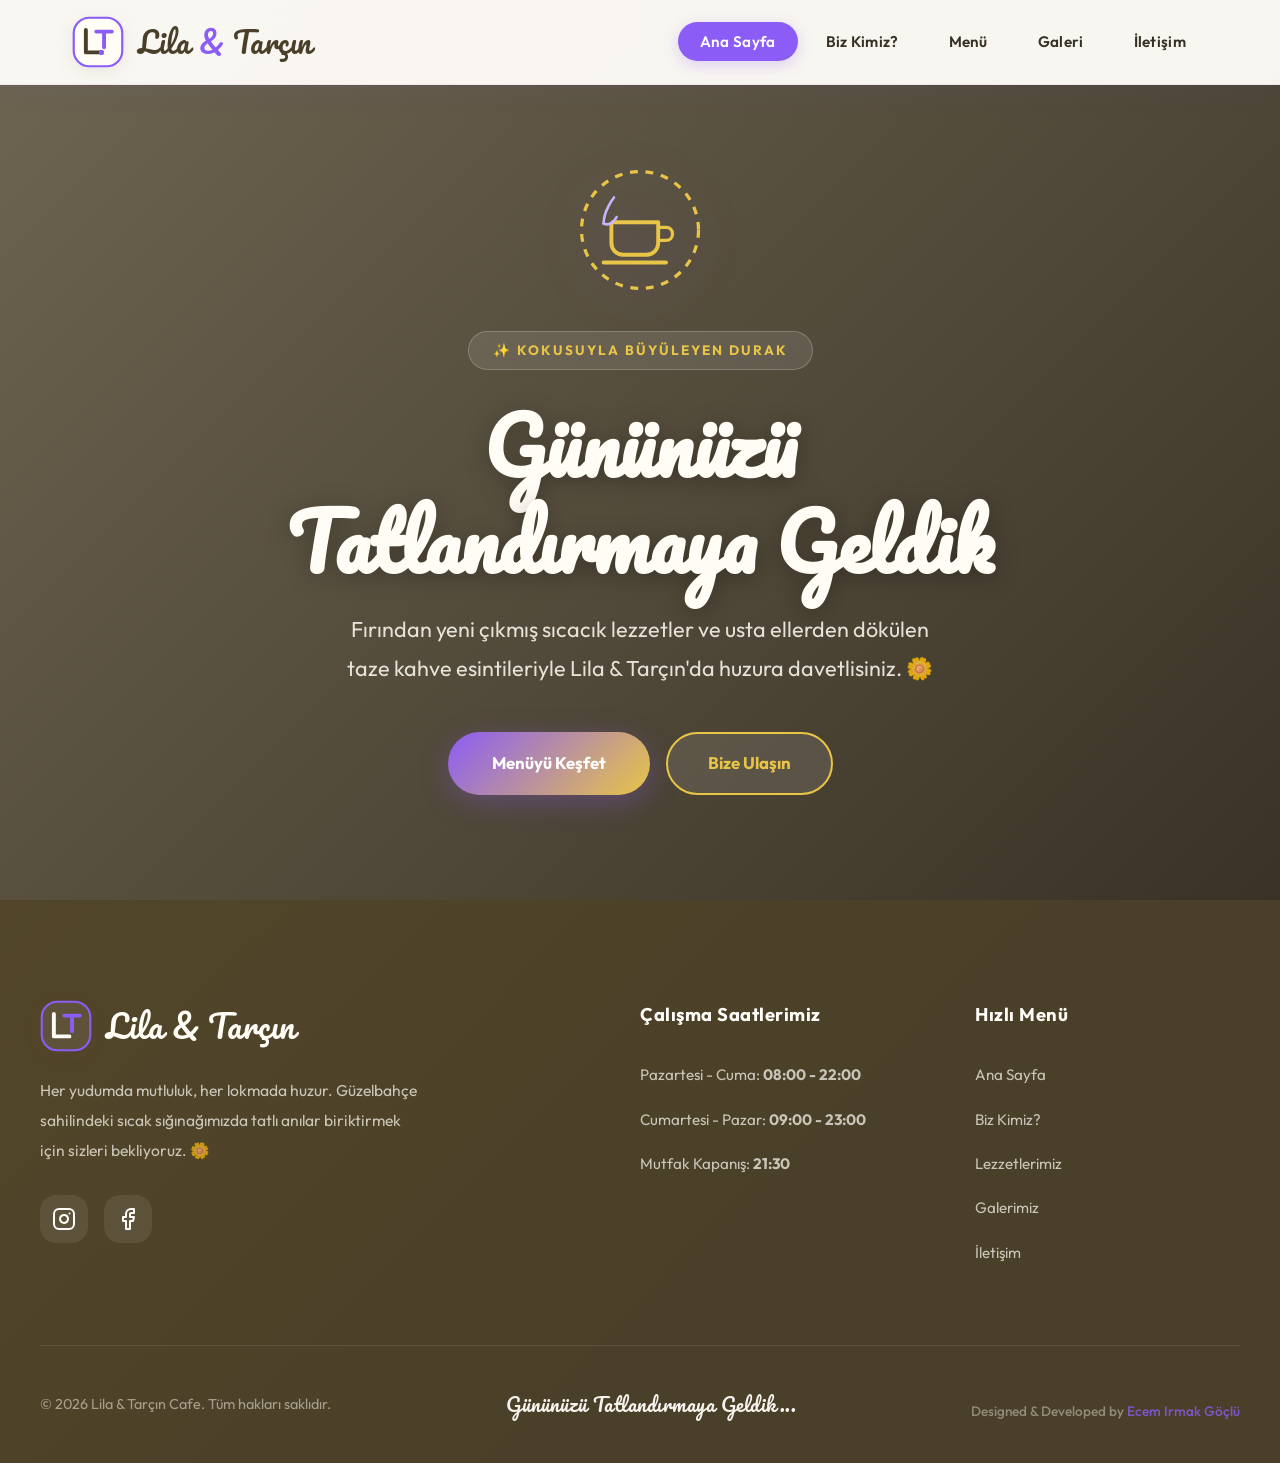
==== commit b17cca27: "Geliştirici (Ecem Irmak Göçlü) imzası eklendi" ====
--- a/index.html
+++ b/index.html
@@ -140,6 +140,9 @@
             <div class="footer-bottom">
                 <p>&copy; 2026 Lila & Tarçın Cafe. Tüm hakları saklıdır.</p>
                 <span class="footer-signature">Gününüzü Tatlandırmaya Geldik...</span>
+                <p class="developer-credit" style="font-size: 0.85rem; margin-top: 15px; opacity: 0.8; font-weight: 500;">
+                    Designed & Developed by <span style="color: #8B5CF6;">Ecem Irmak Göçlü</span>
+                </p>
             </div>
         </div>
     </footer>
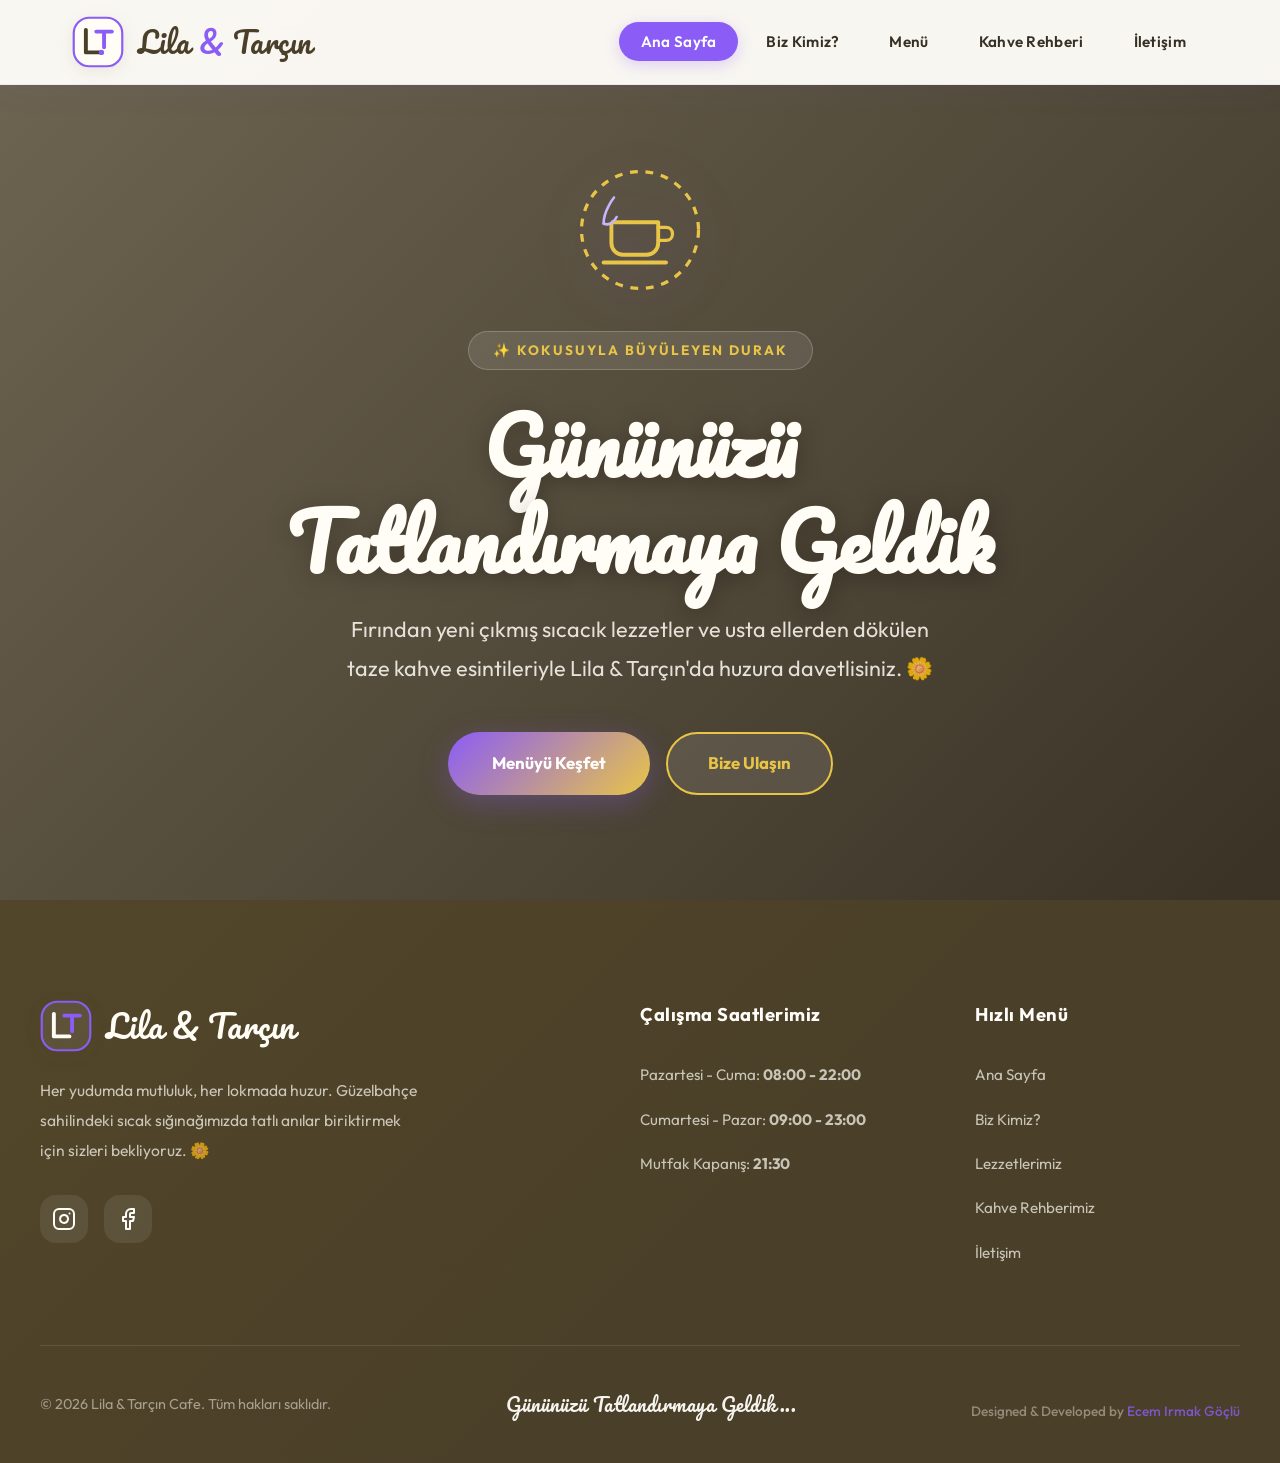
==== commit 6dee0f2b: "Replace Galeri with Kahve Rehberi and update social links to umutt_ozc" ====
--- a/index.html
+++ b/index.html
@@ -1,4 +1,4 @@
-<!DOCTYPE html>
+﻿<!DOCTYPE html>
 <html lang="tr">
 <head>
     <meta charset="UTF-8">
@@ -40,7 +40,7 @@
                 <li><a href="index.html" class="active">Ana Sayfa</a></li>
                 <li><a href="hakkimizda.html">Biz Kimiz?</a></li>
                 <li><a href="menu.html">Menü</a></li>
-                <li><a href="galeri.html">Galeri</a></li>
+                <li><a href="kahve-rehberi.html">Kahve Rehberi</a></li>
                 <li><a href="iletisim.html">İletişim</a></li>
             </ul>
         </div>
@@ -101,14 +101,14 @@
                     </a>
                     <p>Her yudumda mutluluk, her lokmada huzur. Güzelbahçe sahilindeki sıcak sığınağımızda tatlı anılar biriktirmek için sizleri bekliyoruz. 🌼</p>
                     <div class="footer-socials">
-                        <a href="https://instagram.com" target="_blank" rel="noopener noreferrer" class="social-icon-btn" aria-label="Instagram">
+                        <a href="https://instagram.com/ecemgclu_" target="_blank" rel="noopener noreferrer" class="social-icon-btn" aria-label="Instagram">
                             <svg width="24" height="24" viewBox="0 0 24 24" fill="none" stroke="currentColor" stroke-width="2" stroke-linecap="round" stroke-linejoin="round">
                                 <rect x="2" y="2" width="20" height="20" rx="5" ry="5"></rect>
                                 <path d="M16 11.37A4 4 0 1 1 12.63 8 4 4 0 0 1 16 11.37z"></path>
                                 <line x1="17.5" y1="6.5" x2="17.51" y2="6.5"></line>
                             </svg>
                         </a>
-                        <a href="https://facebook.com" target="_blank" rel="noopener noreferrer" class="social-icon-btn" aria-label="Facebook">
+                        <a href="https://facebook.com/ecemgclu_" target="_blank" rel="noopener noreferrer" class="social-icon-btn" aria-label="Facebook">
                             <svg width="24" height="24" viewBox="0 0 24 24" fill="none" stroke="currentColor" stroke-width="2" stroke-linecap="round" stroke-linejoin="round">
                                 <path d="M18 2h-3a5 5 0 0 0-5 5v3H7v4h3v8h4v-8h3l1-4h-4V7a1 1 0 0 1 1-1h3z"></path>
                             </svg>
@@ -131,7 +131,7 @@
                         <li><a href="index.html">Ana Sayfa</a></li>
                         <li><a href="hakkimizda.html">Biz Kimiz?</a></li>
                         <li><a href="menu.html">Lezzetlerimiz</a></li>
-                        <li><a href="galeri.html">Galerimiz</a></li>
+                        <li><a href="kahve-rehberi.html">Kahve Rehberimiz</a></li>
                         <li><a href="iletisim.html">İletişim</a></li>
                     </ul>
                 </div>
--- a/styles.css
+++ b/styles.css
@@ -1374,5 +1374,136 @@
     50% { transform: rotate(-5deg); }
 }
 
-
-
+/* ==========================================================================
+   ☕ KAHVE REHBERİ (COFFEE GUIDE) STİLLERİ
+   ========================================================================== */
+.coffee-guide-section {
+    padding: 40px 20px 80px;
+    max-width: 1000px;
+    margin: 0 auto;
+}
+
+.guide-container {
+    display: flex;
+    flex-direction: column;
+    gap: 60px;
+}
+
+.guide-card {
+    display: flex;
+    align-items: center;
+    gap: 40px;
+    background: var(--bg-card);
+    border-radius: 24px;
+    padding: 30px;
+    box-shadow: var(--shadow-premium);
+    transition: var(--transition-smooth);
+    border: 1px solid rgba(139, 92, 246, 0.1);
+}
+
+.guide-card:hover {
+    transform: translateY(-5px);
+    box-shadow: 0 25px 45px rgba(139, 92, 246, 0.15);
+}
+
+.guide-card.reverse {
+    flex-direction: row-reverse;
+}
+
+.guide-image {
+    flex: 1;
+    position: relative;
+    border-radius: 16px;
+    overflow: hidden;
+    height: 300px;
+    box-shadow: var(--shadow-soft);
+}
+
+.guide-image img {
+    width: 100%;
+    height: 100%;
+    object-fit: cover;
+    transition: var(--transition-smooth);
+}
+
+.guide-card:hover .guide-image img {
+    transform: scale(1.05);
+}
+
+.guide-badge {
+    position: absolute;
+    top: 15px;
+    left: 15px;
+    background: var(--accent-lila);
+    color: white;
+    padding: 6px 14px;
+    border-radius: 50px;
+    font-size: 0.85rem;
+    font-weight: 600;
+    letter-spacing: 1px;
+    text-transform: uppercase;
+    box-shadow: 0 4px 10px rgba(139, 92, 246, 0.4);
+}
+
+.guide-content {
+    flex: 1.2;
+    padding: 20px 0;
+}
+
+.guide-content h3 {
+    font-family: 'Pacifico', cursive;
+    color: var(--primary-warm);
+    font-size: 2.2rem;
+    margin-bottom: 15px;
+}
+
+.guide-content p {
+    color: var(--text-muted);
+    font-size: 1.05rem;
+    line-height: 1.7;
+    margin-bottom: 25px;
+}
+
+.guide-details {
+    list-style: none;
+    padding: 0;
+    display: flex;
+    flex-wrap: wrap;
+    gap: 15px;
+}
+
+.guide-details li {
+    background: var(--accent-yellow-bg);
+    padding: 10px 20px;
+    border-radius: 12px;
+    font-size: 0.95rem;
+    color: var(--primary-warm);
+    display: flex;
+    flex-direction: column;
+    gap: 5px;
+    flex: 1;
+    min-width: 120px;
+    border: 1px solid rgba(232, 197, 71, 0.3);
+}
+
+.guide-details li span {
+    font-weight: 700;
+    font-size: 0.8rem;
+    text-transform: uppercase;
+    color: var(--accent-lila);
+    letter-spacing: 0.5px;
+}
+
+@media (max-width: 768px) {
+    .guide-card, .guide-card.reverse {
+        flex-direction: column;
+        padding: 20px;
+    }
+    .guide-image {
+        width: 100%;
+        height: 250px;
+    }
+    .guide-content h3 {
+        font-size: 1.8rem;
+    }
+}
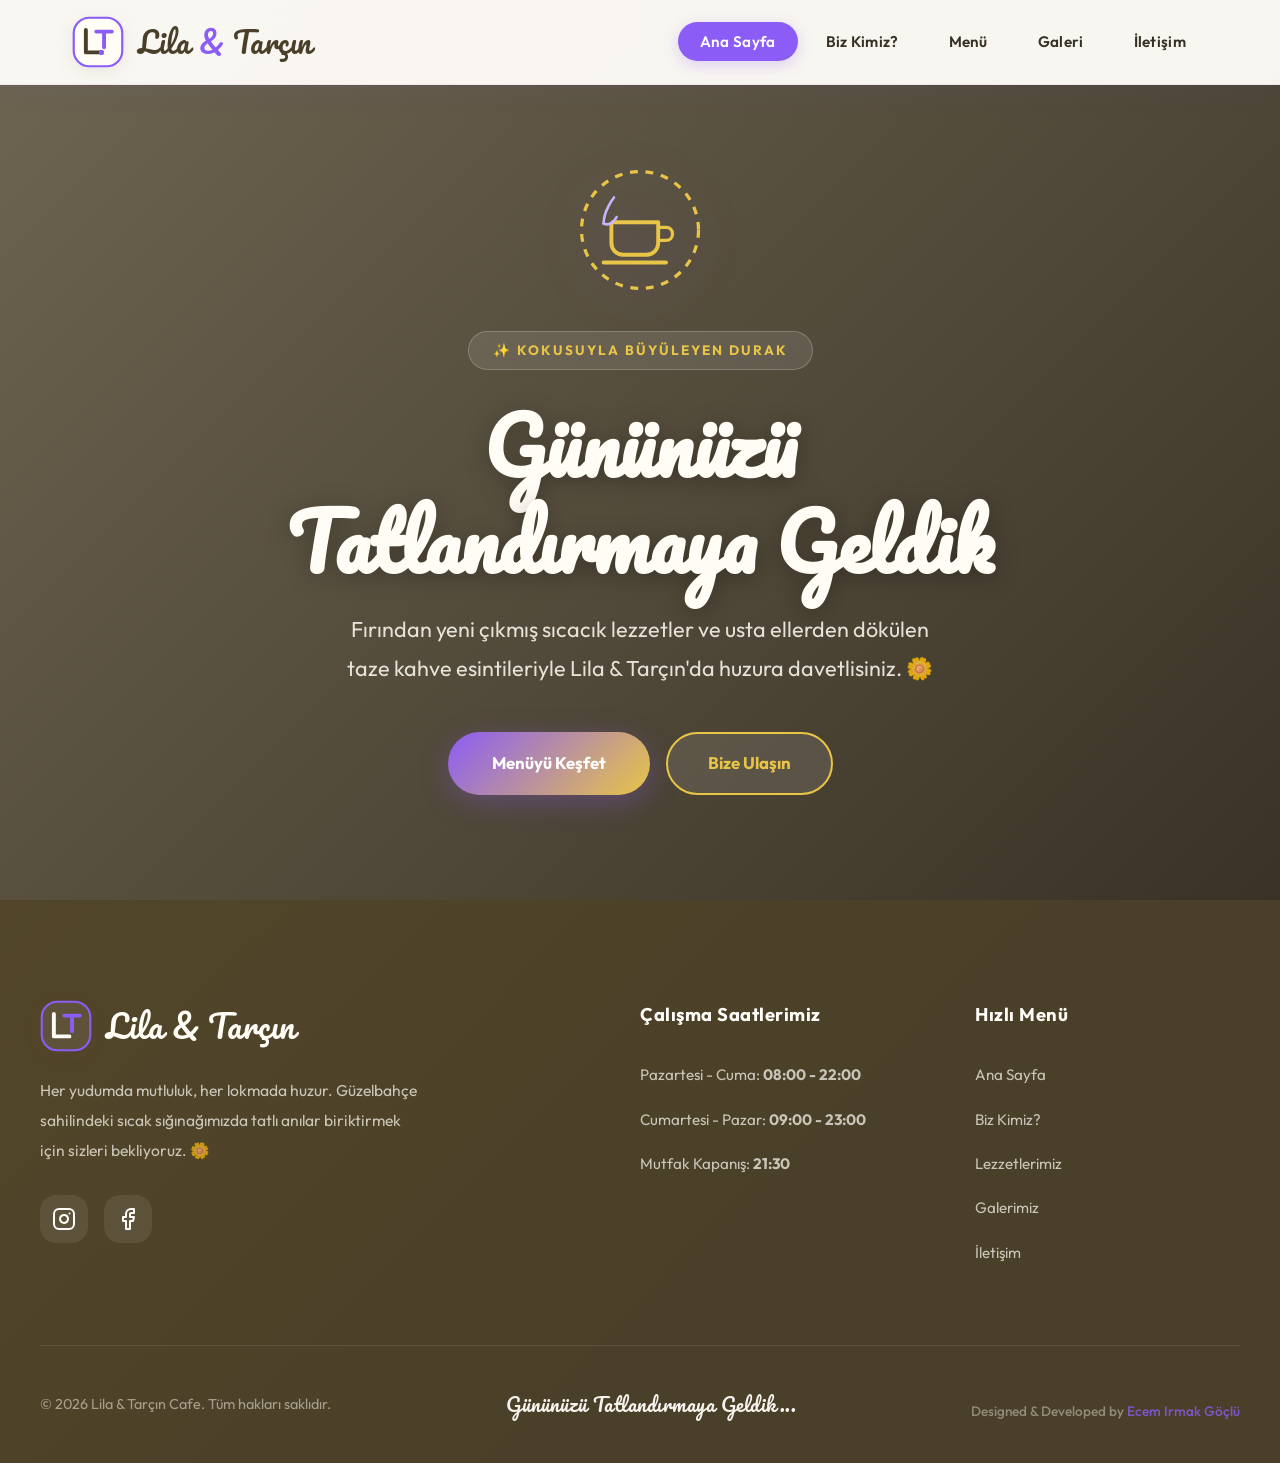
==== commit 6c6044c7: "Fix mixed window issue: restore Galeri, remove Kahve Rehberi, set social links to ecemgclu_" ====
--- a/index.html
+++ b/index.html
@@ -40,7 +40,7 @@
                 <li><a href="index.html" class="active">Ana Sayfa</a></li>
                 <li><a href="hakkimizda.html">Biz Kimiz?</a></li>
                 <li><a href="menu.html">Menü</a></li>
-                <li><a href="kahve-rehberi.html">Kahve Rehberi</a></li>
+                <li><a href="galeri.html">Galeri</a></li>
                 <li><a href="iletisim.html">İletişim</a></li>
             </ul>
         </div>
@@ -131,7 +131,7 @@
                         <li><a href="index.html">Ana Sayfa</a></li>
                         <li><a href="hakkimizda.html">Biz Kimiz?</a></li>
                         <li><a href="menu.html">Lezzetlerimiz</a></li>
-                        <li><a href="kahve-rehberi.html">Kahve Rehberimiz</a></li>
+                        <li><a href="galeri.html">Galerimiz</a></li>
                         <li><a href="iletisim.html">İletişim</a></li>
                     </ul>
                 </div>
--- a/styles.css
+++ b/styles.css
@@ -1374,136 +1374,5 @@
     50% { transform: rotate(-5deg); }
 }
 
-/* ==========================================================================
-   ☕ KAHVE REHBERİ (COFFEE GUIDE) STİLLERİ
-   ========================================================================== */
-.coffee-guide-section {
-    padding: 40px 20px 80px;
-    max-width: 1000px;
-    margin: 0 auto;
-}
-
-.guide-container {
-    display: flex;
-    flex-direction: column;
-    gap: 60px;
-}
-
-.guide-card {
-    display: flex;
-    align-items: center;
-    gap: 40px;
-    background: var(--bg-card);
-    border-radius: 24px;
-    padding: 30px;
-    box-shadow: var(--shadow-premium);
-    transition: var(--transition-smooth);
-    border: 1px solid rgba(139, 92, 246, 0.1);
-}
-
-.guide-card:hover {
-    transform: translateY(-5px);
-    box-shadow: 0 25px 45px rgba(139, 92, 246, 0.15);
-}
-
-.guide-card.reverse {
-    flex-direction: row-reverse;
-}
-
-.guide-image {
-    flex: 1;
-    position: relative;
-    border-radius: 16px;
-    overflow: hidden;
-    height: 300px;
-    box-shadow: var(--shadow-soft);
-}
-
-.guide-image img {
-    width: 100%;
-    height: 100%;
-    object-fit: cover;
-    transition: var(--transition-smooth);
-}
-
-.guide-card:hover .guide-image img {
-    transform: scale(1.05);
-}
-
-.guide-badge {
-    position: absolute;
-    top: 15px;
-    left: 15px;
-    background: var(--accent-lila);
-    color: white;
-    padding: 6px 14px;
-    border-radius: 50px;
-    font-size: 0.85rem;
-    font-weight: 600;
-    letter-spacing: 1px;
-    text-transform: uppercase;
-    box-shadow: 0 4px 10px rgba(139, 92, 246, 0.4);
-}
-
-.guide-content {
-    flex: 1.2;
-    padding: 20px 0;
-}
-
-.guide-content h3 {
-    font-family: 'Pacifico', cursive;
-    color: var(--primary-warm);
-    font-size: 2.2rem;
-    margin-bottom: 15px;
-}
-
-.guide-content p {
-    color: var(--text-muted);
-    font-size: 1.05rem;
-    line-height: 1.7;
-    margin-bottom: 25px;
-}
-
-.guide-details {
-    list-style: none;
-    padding: 0;
-    display: flex;
-    flex-wrap: wrap;
-    gap: 15px;
-}
-
-.guide-details li {
-    background: var(--accent-yellow-bg);
-    padding: 10px 20px;
-    border-radius: 12px;
-    font-size: 0.95rem;
-    color: var(--primary-warm);
-    display: flex;
-    flex-direction: column;
-    gap: 5px;
-    flex: 1;
-    min-width: 120px;
-    border: 1px solid rgba(232, 197, 71, 0.3);
-}
-
-.guide-details li span {
-    font-weight: 700;
-    font-size: 0.8rem;
-    text-transform: uppercase;
-    color: var(--accent-lila);
-    letter-spacing: 0.5px;
-}
-
-@media (max-width: 768px) {
-    .guide-card, .guide-card.reverse {
-        flex-direction: column;
-        padding: 20px;
-    }
-    .guide-image {
-        width: 100%;
-        height: 250px;
-    }
-    .guide-content h3 {
-        font-size: 1.8rem;
-    }
-}
+
+
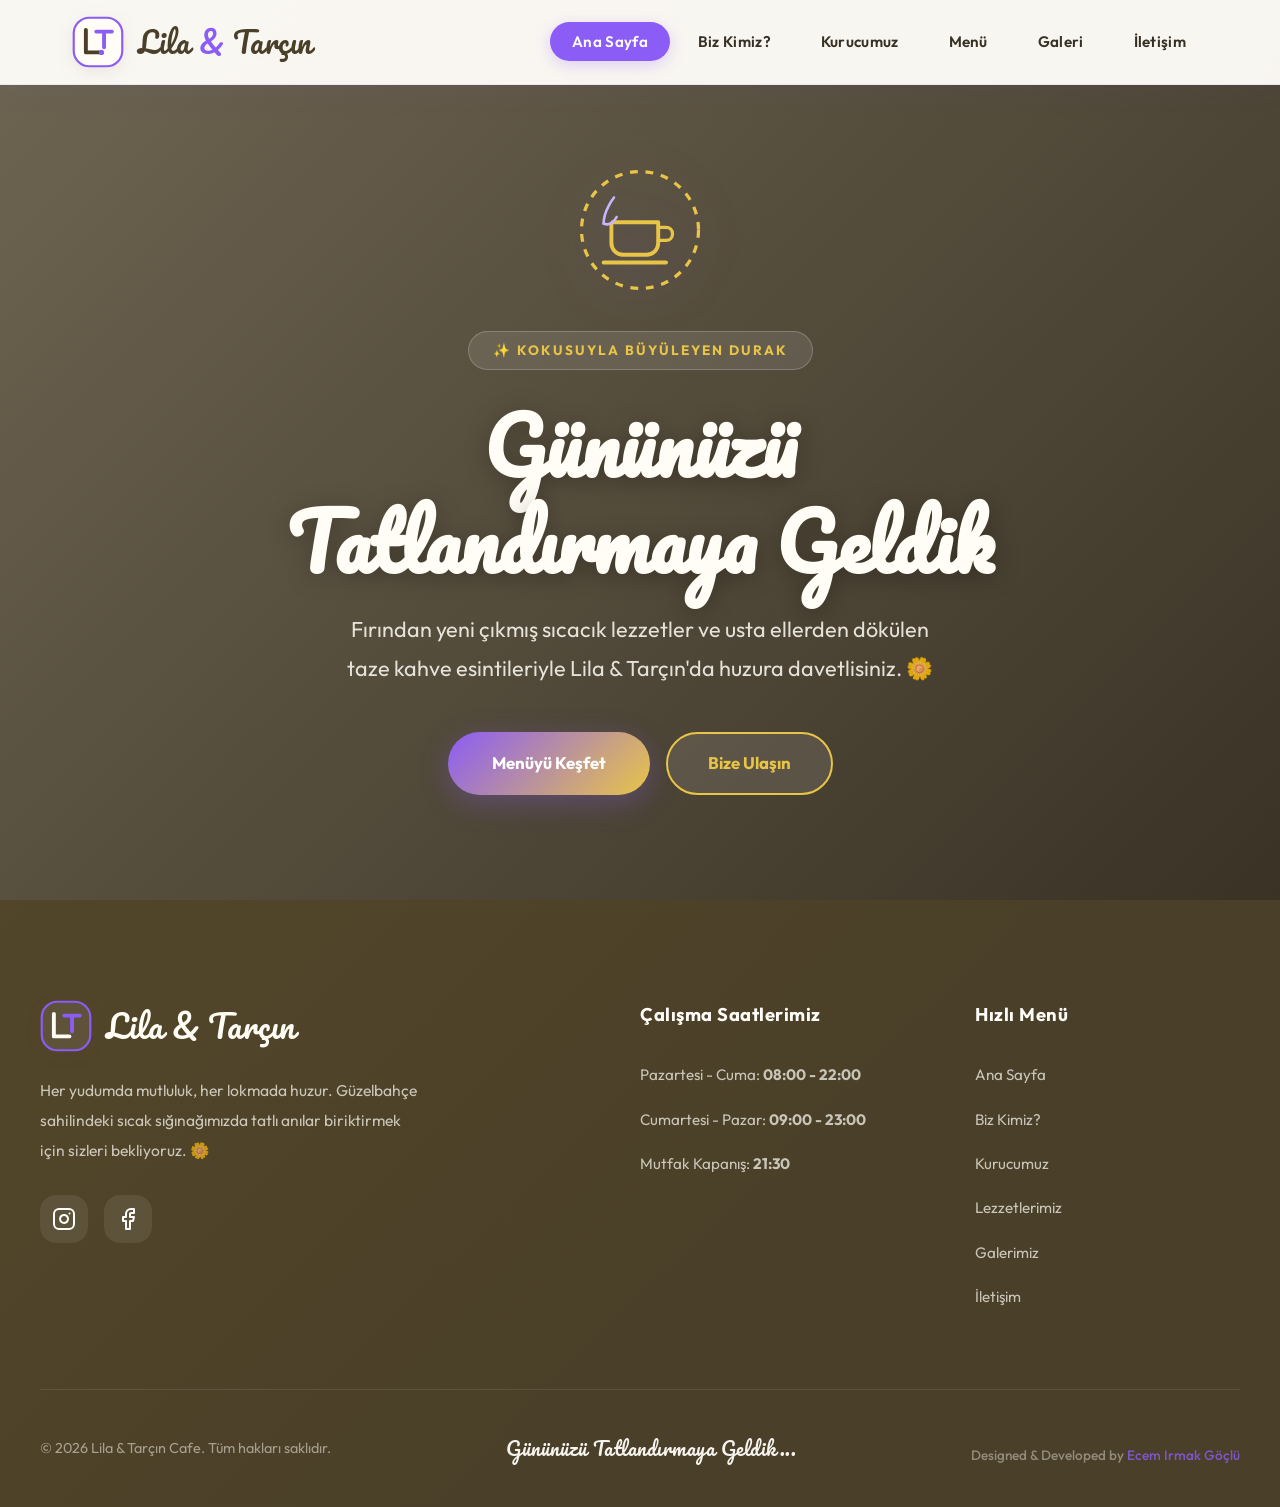
==== commit d0a5b18c: "Add kurucu.html link to navigation menu across all pages" ====
--- a/index.html
+++ b/index.html
@@ -39,6 +39,7 @@
             <ul class="nav-links">
                 <li><a href="index.html" class="active">Ana Sayfa</a></li>
                 <li><a href="hakkimizda.html">Biz Kimiz?</a></li>
+                <li><a href="kurucu.html">Kurucumuz</a></li>
                 <li><a href="menu.html">Menü</a></li>
                 <li><a href="galeri.html">Galeri</a></li>
                 <li><a href="iletisim.html">İletişim</a></li>
@@ -130,6 +131,7 @@
                     <ul class="footer-list">
                         <li><a href="index.html">Ana Sayfa</a></li>
                         <li><a href="hakkimizda.html">Biz Kimiz?</a></li>
+                <li><a href="kurucu.html">Kurucumuz</a></li>
                         <li><a href="menu.html">Lezzetlerimiz</a></li>
                         <li><a href="galeri.html">Galerimiz</a></li>
                         <li><a href="iletisim.html">İletişim</a></li>
